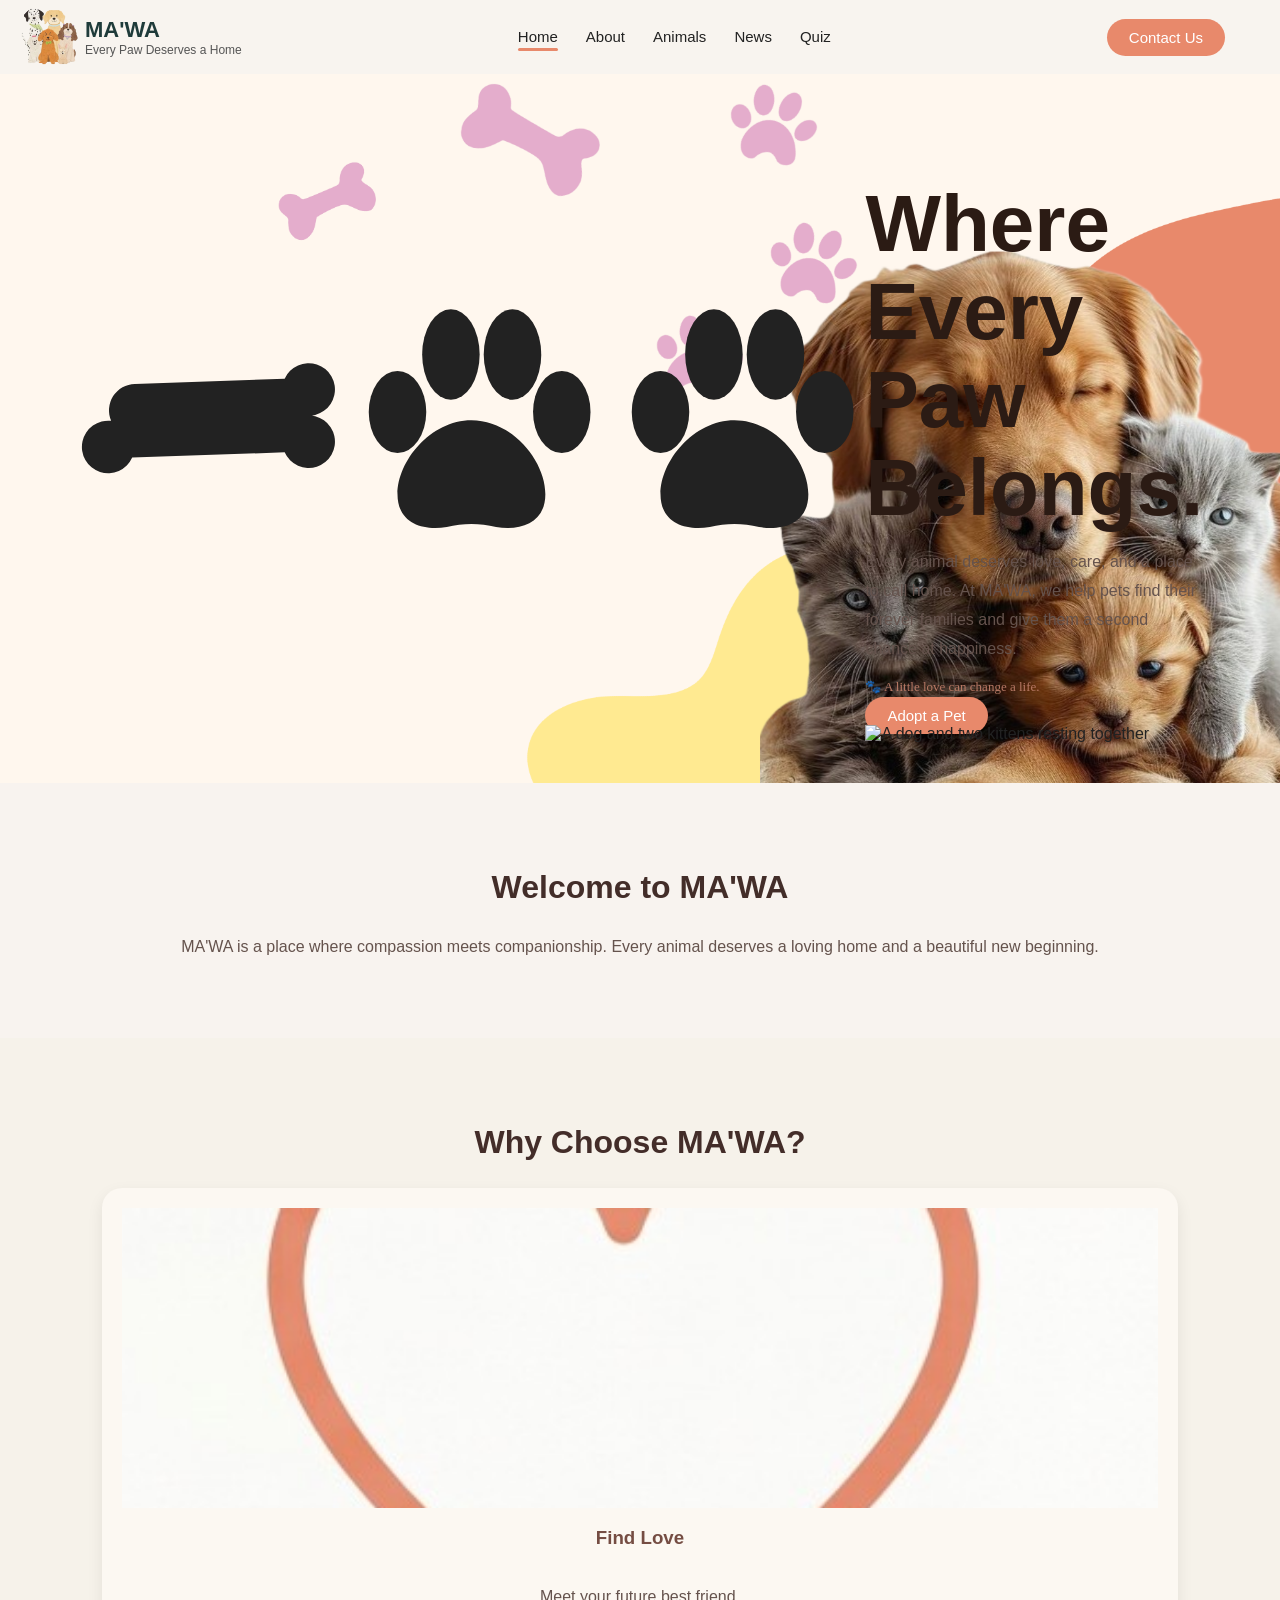
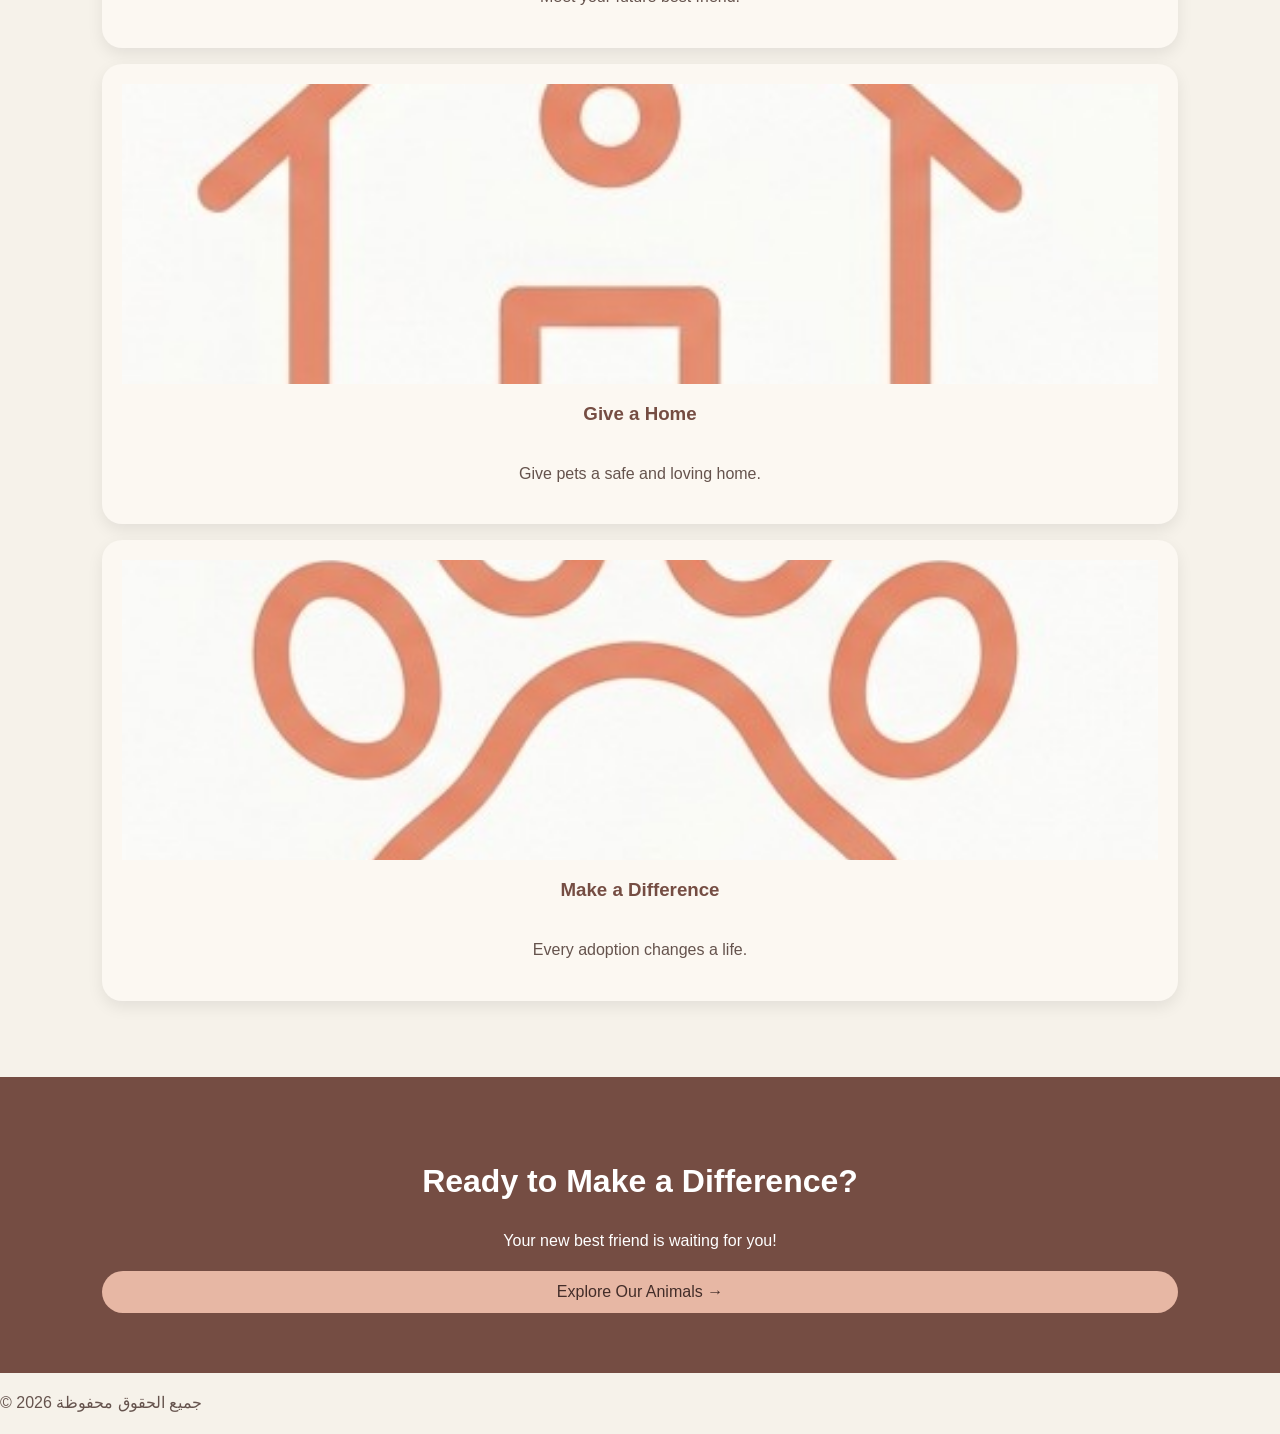
==== index.html @ efcca063 "Update index.html" ====
<!DOCTYPE html>
<html lang="en" dir="ltr">
<head>
    <meta charset="UTF-8">
    <meta name="viewport" content="width=device-width, initial-scale=1.0">
    <title>Home - MA'WA</title>
    <link rel="stylesheet" href="style.css">
</head>
<body class="home-page">

<header class="site-header" style="direction: ltr;">
    <div class="header-inner">

        <a href="index.html" class="brand">
            <img src="animals-image1.png" alt="MA'WA logo" class="logo-img">
            <div class="brand-text">
                <span class="brand-name">MA'WA</span>
                <span class="brand-tag">Every Paw Deserves a Home</span>
            </div>
        </a>

        <nav>
            <ul class="nav-links">
                <li><a href="index.html" class="active">Home</a></li>
                <li><a href="about.html">About</a></li>
                <li><a href="animals.html">Animals</a></li>
                <li><a href="news.html">News</a></li>
                <li><a href="quiz.html">Quiz</a></li>
            </ul>
        </nav>

        <a href="contact.html" class="header-btn">Contact Us</a>

    </div>
</header>

<!-- Hero -->
<section class="hero">
    <!-- زخارف الخلفية -->
    <svg class="deco deco-bone" viewBox="0 0 100 50" aria-hidden="true">
        <path d="M22 8a10 10 0 0 0-9 14 10 10 0 1 0 8 14l58-2a10 10 0 1 0 8-14 10 10 0 1 0-8-14z" fill="currentColor"/>
    </svg>
    <svg class="deco deco-paw deco-paw-1" viewBox="0 0 64 64" aria-hidden="true">
        <ellipse cx="14" cy="28" rx="7" ry="10" fill="currentColor"/>
        <ellipse cx="27" cy="14" rx="7" ry="11" fill="currentColor"/>
        <ellipse cx="42" cy="14" rx="7" ry="11" fill="currentColor"/>
        <ellipse cx="54" cy="28" rx="7" ry="10" fill="currentColor"/>
        <path d="M32 30c-10 0-18 10-18 18 0 7 6 9 12 8 4-1 8-1 12 0 6 1 12-1 12-8 0-8-8-18-18-18z" fill="currentColor"/>
    </svg>
    <svg class="deco deco-paw deco-paw-2" viewBox="0 0 64 64" aria-hidden="true">
        <ellipse cx="14" cy="28" rx="7" ry="10" fill="currentColor"/>
        <ellipse cx="27" cy="14" rx="7" ry="11" fill="currentColor"/>
        <ellipse cx="42" cy="14" rx="7" ry="11" fill="currentColor"/>
        <ellipse cx="54" cy="28" rx="7" ry="10" fill="currentColor"/>
        <path d="M32 30c-10 0-18 10-18 18 0 7 6 9 12 8 4-1 8-1 12 0 6 1 12-1 12-8 0-8-8-18-18-18z" fill="currentColor"/>
    </svg>

    <div class="hero-inner">
        <div class="hero-text">
            <h1>Where Every Paw Belongs.</h1>
            <p>Every animal deserves love, care, and a place to call home.
               At MA'WA, we help pets find their forever families and give
               them a second chance at happiness.</p>
            <p class="smal">🐾 A little love can change a life.</p>
            <a href="animals.html" class="header-btn">Adopt a Pet</a>
        </div>

        <div class="hero-visual">
            <!-- غيّري اسم الصورة هنا إلى اسم صورة الكلب والقطط عندك -->
            <img src="hero.png" alt="A dog and two kittens resting together" class="hero-img">
        </div>
    </div>
</section>

<!-- Welcome -->
<section class="welcome">
    <h2>Welcome to MA'WA</h2>
    <p>MA'WA is a place where compassion meets companionship. Every animal deserves a loving home and a beautiful new beginning.</p>
</section>

<!-- Features -->
<section class="features">
    <h2>Why Choose MA'WA?</h2>
    <div class="cards">
        <div class="card">
            <img src="ph.jpg" alt="Find Love">
            <h3>Find Love</h3>
            <p>Meet your future best friend.</p>
        </div>
        <div class="card">
            <img src="phh.jpg" alt="Give a Home">
            <h3>Give a Home</h3>
            <p>Give pets a safe and loving home.</p>
        </div>
        <div class="card">
            <img src="pp.jpg" alt="Make a Difference">
            <h3>Make a Difference</h3>
            <p>Every adoption changes a life.</p>
        </div>
    </div>
</section>

<!-- Final Section -->
<section class="cta">
    <h2>Ready to Make a Difference?</h2>
    <p>Your new best friend is waiting for you!</p>
    <a href="animals.html">Explore Our Animals →</a>
</section>

<footer>
    <p>&copy; 2026 جميع الحقوق محفوظة</p>
</footer>

</body>
</html>
---- style.css ----
* {
    box-sizing: border-box;
}

   .home-page {
    background-image: url("A-image3.png");
    background-size: cover;
    background-position: center;
    background-repeat: no-repeat;
    background-attachment: fixed;
}

/*بنات هنا تنسيق لون الصفحات كلها */
body {
    margin: 0;
    font-family: Tahoma, Arial, sans-serif;
    background: #f6f2ea;
    color: #222;
    min-height: 100vh;
    display: flex;
    flex-direction: column;
}

/* وهنا تنسيق الشريط العلوي لحد يغيره عشان يتوحد في كل الصفحات */
.site-header {
    background: #f8f4ef;
   padding: 12px 25px;
    box-shadow: 0 2px 8px rgba(0, 0, 0, 0.05);
}

.header-inner {
    max-width: 1200px;
    margin: 0;
    padding-top: 0;
    padding-bottom: 0;
    display: flex;
    align-items: center;
    justify-content: space-between;
    gap: 20px;
}

.brand {
    display: flex;
    align-items: center;
    gap: 10px;
    text-decoration: none;
    color: #1f3b3a;
}

.logo-img {
    width: 50px;
    height: 50px;
    object-fit: cover;
    transform: scale(1.3);
}

.brand-text {
    display: flex;
    flex-direction: column;
    line-height: 1.2;
}

.brand-name {
    font-size: 22px;
    font-weight: bold;
}

.brand-tag {
    font-size: 12px;
    color: #555;
}

.nav-links {
    display: flex;
    gap: 28px;
    list-style: none;
    margin: 0;
    padding: 0;
}

.nav-links a {
    text-decoration: none;
    color: #222;
    font-size: 15px;
     margin: 0;
    padding-bottom: 6px;
    position: relative;
}

/* الخط البرتقالي تحت الصفحة الحالية */
.nav-links a.active::after {
    content: "";
    position: absolute;
    bottom: 0;
    left: 0;
    right: 0;
    height: 3px;
    border-radius: 3px;
    background: #e8896b;
}

.nav-links a:hover {
    color: #e8896b;
}

.header-btn {
    background: #e8896b;
    color: #fff;
    text-decoration: none;
    padding: 10px 22px;
    border-radius: 25px;
    font-size: 15px;
    transition: 0.3s;
}

.header-btn:hover {
    background: #d6745a;
}

/* للجوال */
@media (max-width: 800px) {
    .header-inner {
        flex-direction: column;
    }
    .nav-links {
        flex-wrap: wrap;
        justify-content: center;
        gap: 15px;
    }
}
/* ===== المحتوى ===== */
main {
    flex: 1;
    max-width: 1000px;
    width: 100%;
    margin: 30px auto;
    padding: 0 20px;
}

main h1 {
    color: #5a3e1b;
}

.card {
    background: #fffaf0;
    border-radius: 8px;
    padding: 20px;
    margin-bottom: 16px;
    box-shadow: 0 2px 6px rgba(0, 0, 0, 0.1);
}

.grid {
    display: grid;
    grid-template-columns: repeat(auto-fit, minmax(220px, 1fr));
    gap: 16px;
}

/* ===== About page ===== */

.about-page main {
  direction: ltr;
  text-align: left;
  font-family: Verdana, Tahoma, sans-serif;
  color: #3b2a20;
}

.about-page main h1,
.about-page main h2,
.about-page main h3 {
  font-family: Georgia, 'Times New Roman', serif;
}

.about-page h1 {
  color: #9e4a4a;                      /* أحمر Heather */
}
.about-page .card a {
  color: #6f7d4e;                /* أخضر للروابط */
  font-weight: bold;
}

.about-page .card a:visited {
  color: #6f7d4e;                /* يخلي الرابط المزار أخضر بعد ما تزوره */
}

.about-page .card a:hover {
  color: #9e4a4a;                /* لون الرابط عند المرور بالماوس */
}

.intro {
  max-width: 700px;
  font-size: 1.1rem;
  line-height: 1.8;
}

.about-img {
  float: right;
  width: 170px;
  height: 260px;
  margin: 0 0 10px 20px;
  border-radius: 12px;
  border: 3px solid #6f7d4e;           /* إطار أخضر */
}

.about-page .card {
  background: #fffaf0;
  border-top: 5px solid #e08c3a;       /* خط برتقالي */
  padding: 20px;
  margin-bottom: 16px;
}

.about-page .card h2 {
  color: #9e4a4a;
}

.about-page .card {
  background: #fffaf0;            /* لون خلفية البطاقة */
  border-top: 5px solid #E8896F;  /* الإطار البرتقالي فوق البطاقة */
}
.hidden {
  display: none;
}
.about-page .card button {
  background: #E8896F;            /* لون زر Read more */
  color: #fff;                    /* لون نص الزر */
  border: none;
  padding: 8px 20px;
  border-radius: 20px;
  cursor: pointer;
  font-weight: bold;
}

.about-page .card button:hover {
  background: #9e4a4a;            /* لون الزر عند المرور بالماوس */
}

/* أسماء الفريق */
.team-list {
  list-style: none;
  margin: 0;
  padding: 0;
}

.team-list li {
  display: inline-block;
  margin: 4px;
  background: #dfa3a3;                 /* وردي Gum */
  color: #6b2f2f;
  padding: 8px 20px;
  border-radius: 20px;
  font-weight: bold;
}
.about-page .card .hidden {
  display: none !important;
}
/* ===== End About page ===== */
/* ===== Contact page ===== */

.contact-page {
    background: #f7e3b5;
}

.contact-page main {
    direction: ltr;
    text-align: left;
    font-family: Verdana, Tahoma, sans-serif;
    color: #3b2a20;
}

.contact-page main h1,
.contact-page main h2 {
    font-family: Georgia, 'Times New Roman', serif;
}

.contact-page h1 {
    color: #9e4a4a;
}

.contact-page .card {
    background: #fffaf0;
    border-top: 5px solid #e08c3a;
}

.contact-page .card h2 {
    color: #9e4a4a;
}

.contact-page .card label {
    display: block;
    margin-top: 12px;
    margin-bottom: 4px;
    font-weight: bold;
}

.contact-page .card input,
.contact-page .card select,
.contact-page .card textarea {
    display: block;
    width: 100%;
    padding: 10px;
    border: 1px solid #d9b98a;
    border-radius: 8px;
    font-family: inherit;
    font-size: 15px;
    background: #fff;
}

.contact-page .card input:focus,
.contact-page .card select:focus,
.contact-page .card textarea:focus {
    outline: none;
    border-color: #e08c3a;
    box-shadow: 0 0 0 3px rgba(224, 140, 58, 0.25);
}

.contact-page .card button {
    margin-top: 16px;
    margin-right: 8px;
    padding: 8px 22px;
    border: 2px solid #e08c3a;
    border-radius: 20px;
    font-family: inherit;
    font-size: 15px;
    font-weight: 600;
    cursor: pointer;
}

.contact-page .card button[type="submit"] {
    background: #e08c3a;
    color: #fff;
}

.contact-page .card button[type="reset"] {
    background: transparent;
    color: #e08c3a;
}

.contact-page .card button:hover {
    background: #9e4a4a;
    border-color: #9e4a4a;
    color: #fff;
}

.contact-page .card span {
    display: block;
    font-size: 13px;
    margin-top: 4px;
}

.contact-page footer {
    text-align: center;
    padding: 16px;
    color: #3b2a20;
}
/*ذا خاص في هوم */
.hero {
    background-image: url("A-imag4.png");
    background-size: cover;
    background-position: center;
    background-repeat: no-repeat;

   width: 100%;
    min-height: 600px;
    display: flex;
    align-items: center;
    justify-content: flex-end;   
    padding: 40px 6%;
}

.hero-text {
    max-width: 560px;
    text-align: left;           
}

.hero-text h1 {
    font-family: "Poppins", sans-serif;
    font-weight: 700;
    font-size: clamp(2.4rem, 7vw, 5rem);
    line-height: 1.1;
    color: #2B1B14;
    margin-bottom: 16px;
    direction: ltr;
    text-align: left;  
    
}
.smal{
   color:#B77965;
    font-family: "Poppins";
    font-weight: 500;
    font-size: 13px;
    line-height: 1.1;
    text-align: left; 
}
.welcome, .features, .cta {
    padding: 60px 8%;
    text-align: center;
    font-family: 'Poppins', sans-serif;
}

.welcome, .card {
    background: #F8F3EF;
}

h2 { color: #432D29; font-size: 32px; }
p { color: #65534D; line-height: 1.8; }

/* 1. تنسيق العنوان الرئيسي في المنتصف */
.animals-title {
    text-align: center;
    font-size: 2.5rem;
    font-weight: bold;
    color: #5c3a21;
    margin-bottom: 10px;
}

/* 2. تنسيق جملة الوصف لتكون في المنتصف وتحت العنوان */
.animals-subtitle {
    text-align: center;
    font-size: 1.1rem;
    color: #8c6d53;
    margin: 0 0 35px 0;
}

/* 3. حاوية البطاقات موزعة لتعرض صورتين بجانب بعضهما بشكل عريض ومريح */
.container {
    display: grid;
    grid-template-columns: repeat(2, 1fr); /* صورتين في كل صف */
    gap: 40px;                             /* مسافة واسعة وجميلة بين المربعات */
    width: 100%;                           /* عرض كامل */
    max-width: 1200px;                     /* حد أقصى مريح للعين */
    margin: 0 auto;                        /* توسيط الحاوية في منتصف الشاشة */
    padding: 0 30px;
    box-sizing: border-box;
}

/* 4. تنسيق البطاقة */
.card {
    background-color: #fcf8f2;
    border-radius: 20px;
    overflow: hidden;
    text-decoration: none;
    box-shadow: 0 6px 16px rgba(0, 0, 0, 0.08);
    display: flex;
    flex-direction: column;
    transition: background-color 0.3s ease;
}

/* 5. تخصيص لون كل بطاقة حسب الحيوان عند تمرير الماوس باستخدام الـ href القديم */

/* العصفور -> أزرق فاتح */
.card[href="bird-info.html"]:hover {
    background-color: #e3f2fd;
}

/* الكلب -> بني فاتح */
.card[href="dog-info.html"]:hover {
    background-color: #efebe9;
}

/* القطة -> بيج دافئ */
.card[href="cat-info.html"]:hover {
    background-color: #f5f0eb;
}

/* البطة -> أصفر فاتح */
.card[href="duck-info.html"]:hover {
    background-color: #fffde7;
}

/* 6. تنسيق الصورة داخل البطاقة */
.card img {
    width: 100%;
    height: 300px;                         /* طول متناسق وجميل */
    object-fit: cover;                     /* تغطية كاملة ومثالية دون أي تشويه */
    display: block;
}

/* 7. تنسيق اسم الحيوان داخل الكارد */
.card h2 {
    text-align: center;
    font-size: 1.6rem;
    color: #5c3a21;
    padding: 20px 0;
    margin: 0;
}
.card h3 { color: #754D43; }

.cta {
    background: #754D43;
}

.cta h2, .cta p { color: white; }

.cta a {
    display: block;
    background: #E7B7A4;
    color: #432D29;
    padding: 12px 25px;
    border-radius: 25px;
    text-decoration: none;
}

.card:hover {
    transform: translateY(-5px);
    transition: 0.3s;
}

@media (max-width: 700px) {
    .cards { grid-template-columns: 1fr; }
    h2 { font-size: 26px; }
}
/*االى هنا*/

/* ===== Quiz page (all rules scoped to .quiz-page) ===== */

.quiz-page main {
    direction: ltr;
    text-align: left;
    font-family: Verdana, Tahoma, sans-serif;
    color: #3b2a20;
}

.quiz-page main h1 {
    font-family: Georgia, 'Times New Roman', serif;
    color: #9e4a4a;
}

/* cancel the animals-page card effects on the quiz card */
.quiz-page .card {
    display: block;
    overflow: visible;
    background: #fffaf0;
    border-top: 5px solid #e08c3a;
    border-radius: 12px;
    padding: 24px;
}

.quiz-page .card:hover {
    transform: none;
}

.quiz-intro {
    margin-bottom: 20px;
    line-height: 1.7;
}

.progress {
    width: 100%;
    height: 12px;
    background: #eadfd2;
    border-radius: 10px;
    overflow: hidden;
}

#progress-bar {
    width: 0;
    height: 100%;
    background: #e8896b;
    border-radius: 10px;
    transition: width 0.4s ease;
}

.progress-text {
    margin: 8px 0 20px;
    font-size: 14px;
}

.question {
    border: 1px solid #d9b98a;
    border-radius: 12px;
    padding: 16px 20px;
    margin-bottom: 18px;
    background: #fff;
}

.question legend {
    font-weight: bold;
    padding: 0 8px;
    color: #9e4a4a;
}

.question label {
    display: block;
    padding: 8px 10px;
    margin-top: 6px;
    border-radius: 8px;
    cursor: pointer;
    transition: background 0.2s;
}

.question label:hover {
    background: #f7e3b5;
}

.question input[type="radio"] {
    margin-right: 10px;
    accent-color: #e8896b;
}

.quiz-buttons {
    display: flex;
    gap: 12px;
    flex-wrap: wrap;
    margin-top: 10px;
}

.quiz-btn {
    display: inline-block;
    background: #e8896b;
    color: #fff;
    border: none;
    padding: 12px 26px;
    border-radius: 25px;
    font-size: 15px;
    font-family: inherit;
    cursor: pointer;
    text-decoration: none;
    transition: 0.3s;
}

.quiz-btn:hover {
    background: #d6745a;
}

.quiz-btn-secondary {
    background: #9e4a4a;
}

.quiz-btn-secondary:hover {
    background: #7d3a3a;
}

/* Result popup */
.result-overlay {
    display: none;
    position: fixed;
    inset: 0;
    background: rgba(0, 0, 0, 0.55);
    align-items: center;
    justify-content: center;
    z-index: 1000;
    padding: 20px;
}

.result-box {
    background: #fffaf0;
    max-width: 480px;
    width: 100%;
    padding: 30px;
    border-radius: 20px;
    text-align: center;
    box-shadow: 0 10px 40px rgba(0, 0, 0, 0.3);
}

.result-box h2 {
    margin-bottom: 10px;
    color: #9e4a4a;
    font-size: 26px;
}

.result-score {
    font-size: 20px;
    font-weight: bold;
    margin-bottom: 12px;
}

.result-animal {
    margin-top: 12px;
    font-style: italic;
}

.result-buttons {
    display: flex;
    gap: 10px;
    justify-content: center;
    flex-wrap: wrap;
    margin-top: 22px;
}
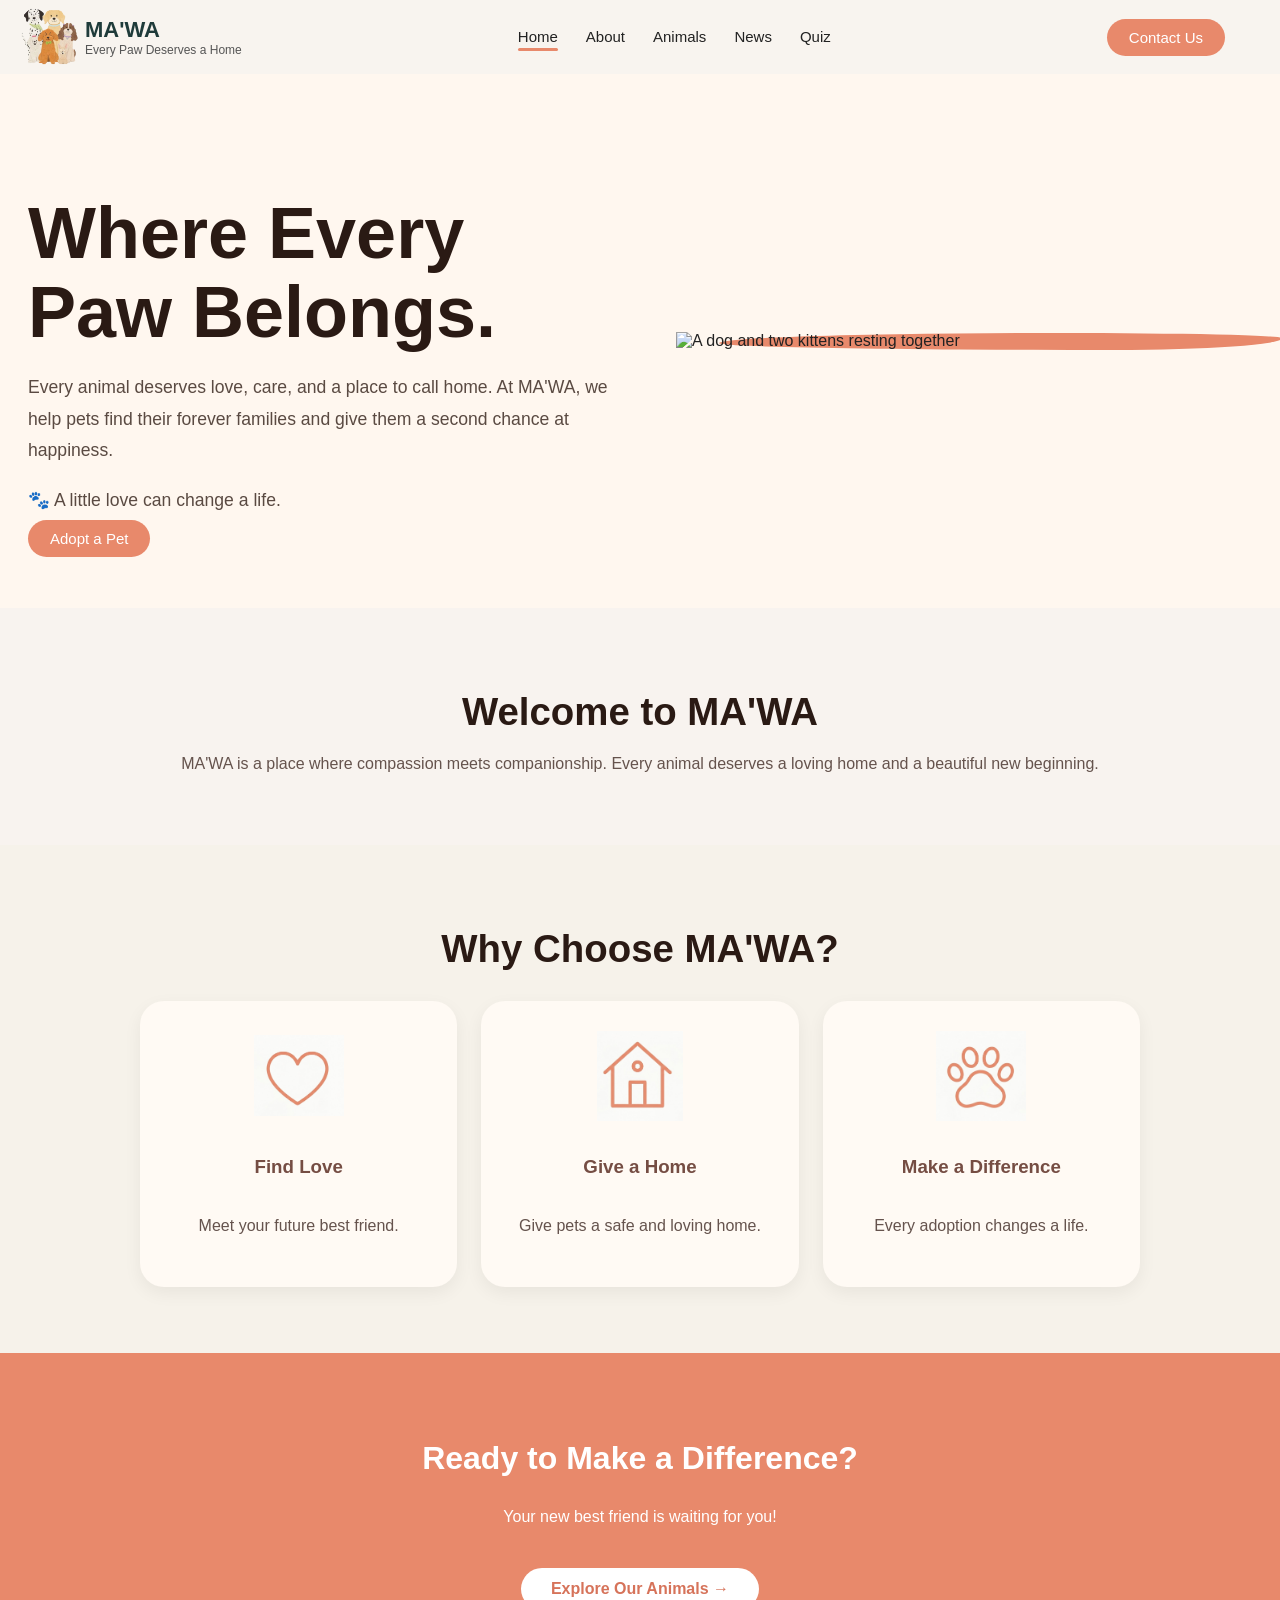
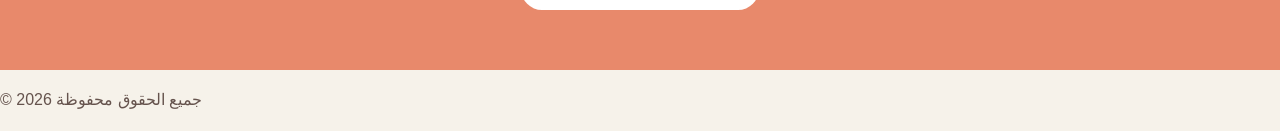
==== commit 9c91cfd7: "Update index.html" ====
--- a/index.html
+++ b/index.html
@@ -36,24 +36,6 @@
 
 <!-- Hero -->
 <section class="hero">
-    <!-- زخارف الخلفية -->
-    <svg class="deco deco-bone" viewBox="0 0 100 50" aria-hidden="true">
-        <path d="M22 8a10 10 0 0 0-9 14 10 10 0 1 0 8 14l58-2a10 10 0 1 0 8-14 10 10 0 1 0-8-14z" fill="currentColor"/>
-    </svg>
-    <svg class="deco deco-paw deco-paw-1" viewBox="0 0 64 64" aria-hidden="true">
-        <ellipse cx="14" cy="28" rx="7" ry="10" fill="currentColor"/>
-        <ellipse cx="27" cy="14" rx="7" ry="11" fill="currentColor"/>
-        <ellipse cx="42" cy="14" rx="7" ry="11" fill="currentColor"/>
-        <ellipse cx="54" cy="28" rx="7" ry="10" fill="currentColor"/>
-        <path d="M32 30c-10 0-18 10-18 18 0 7 6 9 12 8 4-1 8-1 12 0 6 1 12-1 12-8 0-8-8-18-18-18z" fill="currentColor"/>
-    </svg>
-    <svg class="deco deco-paw deco-paw-2" viewBox="0 0 64 64" aria-hidden="true">
-        <ellipse cx="14" cy="28" rx="7" ry="10" fill="currentColor"/>
-        <ellipse cx="27" cy="14" rx="7" ry="11" fill="currentColor"/>
-        <ellipse cx="42" cy="14" rx="7" ry="11" fill="currentColor"/>
-        <ellipse cx="54" cy="28" rx="7" ry="10" fill="currentColor"/>
-        <path d="M32 30c-10 0-18 10-18 18 0 7 6 9 12 8 4-1 8-1 12 0 6 1 12-1 12-8 0-8-8-18-18-18z" fill="currentColor"/>
-    </svg>
 
     <div class="hero-inner">
         <div class="hero-text">
--- a/style.css
+++ b/style.css
@@ -352,44 +352,35 @@
     color: #3b2a20;
 }
 /*ذا خاص في هوم */
-.hero {
-    background-image: url("A-imag4.png");
-    background-size: cover;
-    background-position: center;
-    background-repeat: no-repeat;
-
-   width: 100%;
-    min-height: 600px;
-    display: flex;
-    align-items: center;
-    justify-content: flex-end;   
-    padding: 40px 6%;
-}
-
-.hero-text {
-    max-width: 560px;
-    text-align: left;           
-}
-
-.hero-text h1 {
-    font-family: "Poppins", sans-serif;
-    font-weight: 700;
-    font-size: clamp(2.4rem, 7vw, 5rem);
-    line-height: 1.1;
-    color: #2B1B14;
-    margin-bottom: 16px;
-    direction: ltr;
-    text-align: left;  
-    
-}
-.smal{
-   color:#B77965;
-    font-family: "Poppins";
-    font-weight: 500;
-    font-size: 13px;
-    line-height: 1.1;
-    text-align: left; 
-}
+/* ===== صفحة Home فقط (بدون الشريط العلوي) ===== */
+
+/* الهيرو */
+.home-page .hero { background: #fff7ef; overflow: hidden; }
+.home-page .hero-inner { max-width: 1300px; margin: 0 auto; padding: 60px 28px; display: grid; grid-template-columns: 1fr 1fr; align-items: center; gap: 40px; }
+.home-page .hero-text h1 { font-size: clamp(2.4rem, 6vw, 4.5rem); line-height: 1.1; color: #2a1a14; margin-bottom: 20px; }
+.home-page .hero-text p { font-size: 1.1rem; margin-bottom: 14px; color: #5a4a42; }
+.home-page .hero-visual { position: relative; display: flex; justify-content: center; }
+.home-page .hero-visual::before { content: ""; position: absolute; inset: 5% -5% 0 10%; background: #e8896b; border-radius: 60% 40% 30% 70% / 60% 30% 70% 40%; }
+.home-page .hero-img { position: relative; width: 100%; max-width: 560px; height: auto; }
+
+/* Welcome + Features */
+.home-page .welcome, .home-page .features { text-align: center; padding: 50px 24px; }
+.home-page .welcome h2, .home-page .features h2 { font-size: clamp(1.8rem, 4vw, 2.4rem); color: #2a1a14; margin-bottom: 16px; }
+.home-page .cards { max-width: 1000px; margin: 30px auto 0; display: grid; grid-template-columns: repeat(auto-fit, minmax(240px, 1fr)); gap: 24px; }
+.home-page .card { background: #fffaf4; border-radius: 24px; padding: 30px 20px; box-shadow: 0 6px 18px rgba(0,0,0,.06); }
+.home-page .card img { width: 90px; height: 90px; object-fit: contain; margin: 0 auto 16px; }
+
+/* CTA */
+.home-page .cta { text-align: center; padding: 60px 24px; background: #e8896b; color: #fff; }
+.home-page .cta a { display: inline-block; margin-top: 20px; background: #fff; color: #d6735a; padding: 12px 30px; border-radius: 999px; font-weight: bold; text-decoration: none; }
+
+/* الجوال والتابلت */
+@media (max-width: 800px) {
+  .home-page .hero-inner { grid-template-columns: 1fr; text-align: center; padding: 40px 20px; }
+  .home-page .hero-img { max-width: 340px; }
+  .home-page .card img { width: 76px; height: 76px; }
+}
+/*االى هنا*/
 .welcome, .features, .cta {
     padding: 60px 8%;
     text-align: center;
@@ -402,6 +393,7 @@
 
 h2 { color: #432D29; font-size: 32px; }
 p { color: #65534D; line-height: 1.8; }
+
 
 /* 1. تنسيق العنوان الرئيسي في المنتصف */
 .animals-title {
@@ -508,7 +500,7 @@
     .cards { grid-template-columns: 1fr; }
     h2 { font-size: 26px; }
 }
-/*االى هنا*/
+
 
 /* ===== Quiz page (all rules scoped to .quiz-page) ===== */
 
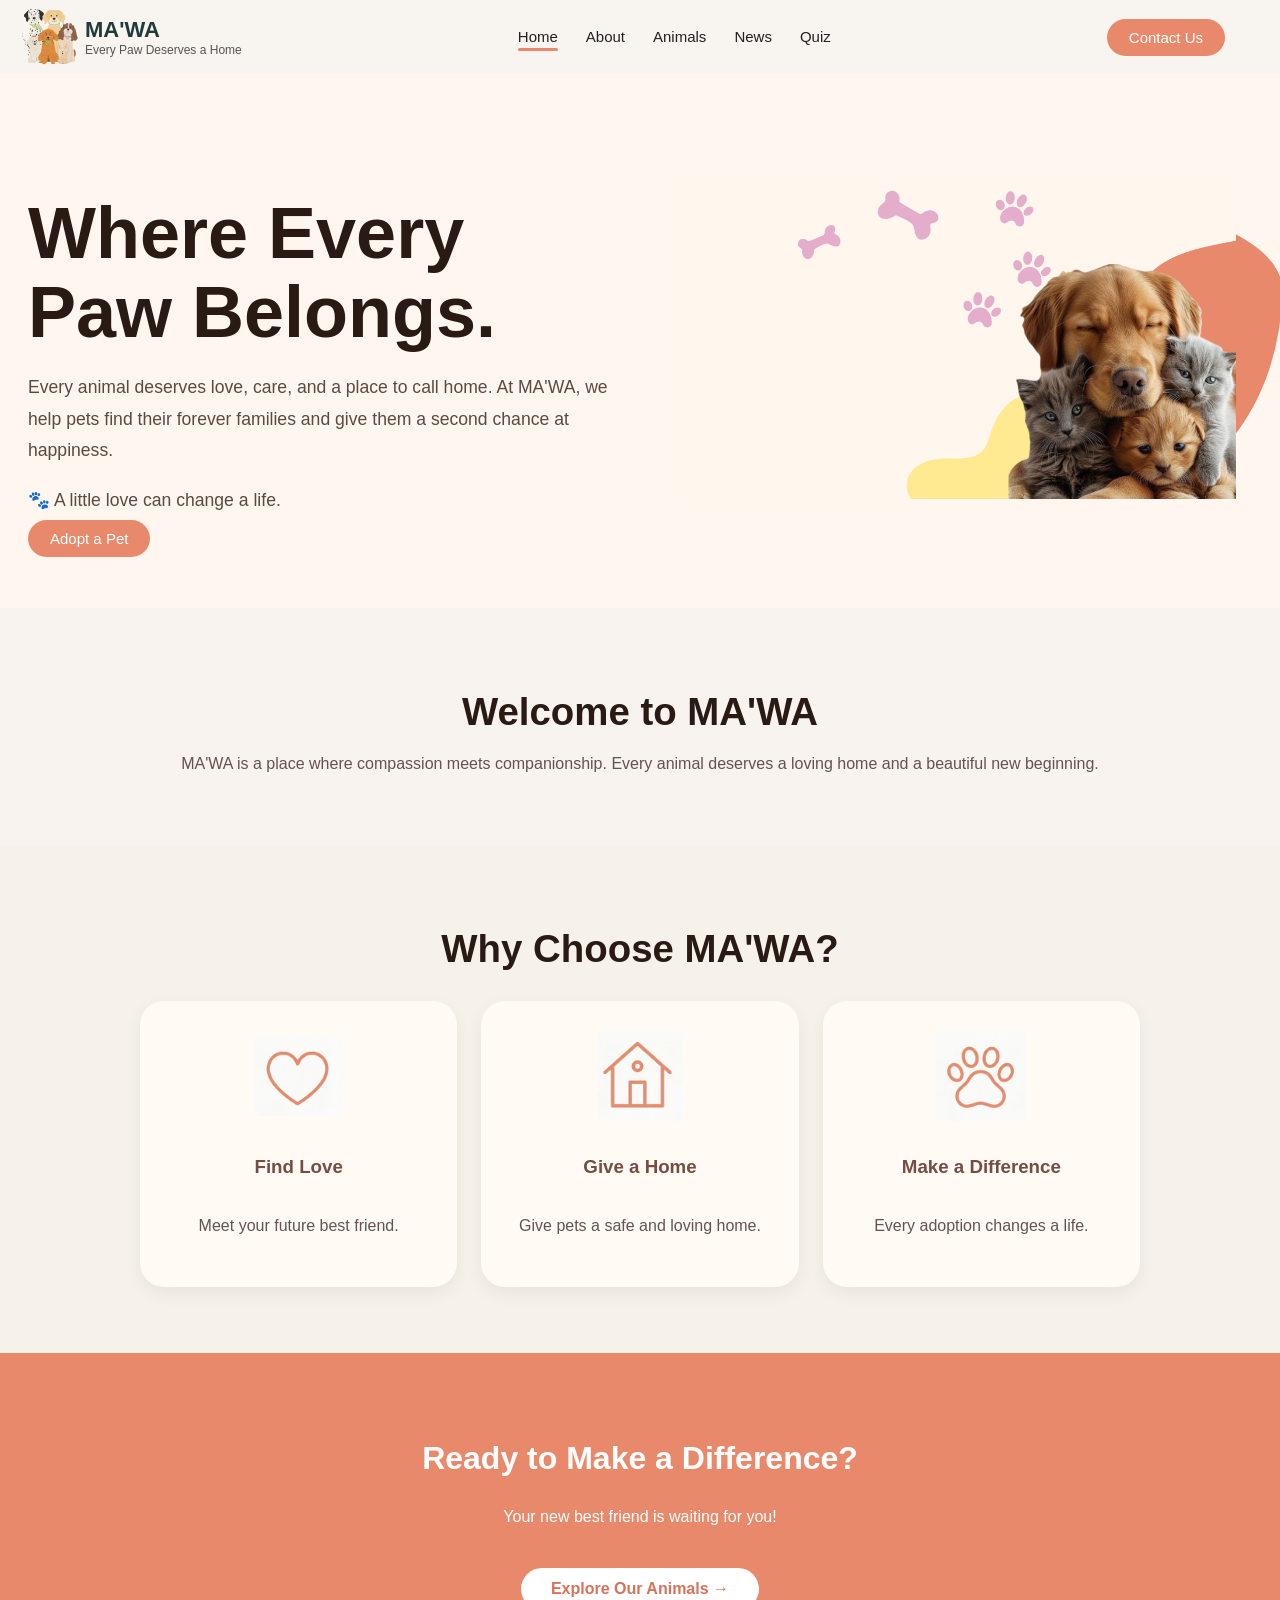
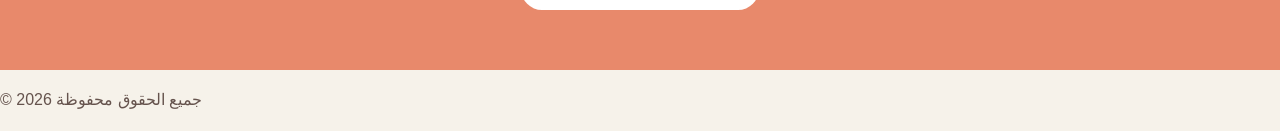
==== commit 1c22e9f6: "Update index.html" ====
--- a/index.html
+++ b/index.html
@@ -49,7 +49,7 @@
 
         <div class="hero-visual">
             <!-- غيّري اسم الصورة هنا إلى اسم صورة الكلب والقطط عندك -->
-            <img src="hero.png" alt="A dog and two kittens resting together" class="hero-img">
+            <img src="A-imag4.png" alt="A dog and two kittens resting together" class="hero-img">
         </div>
     </div>
 </section>
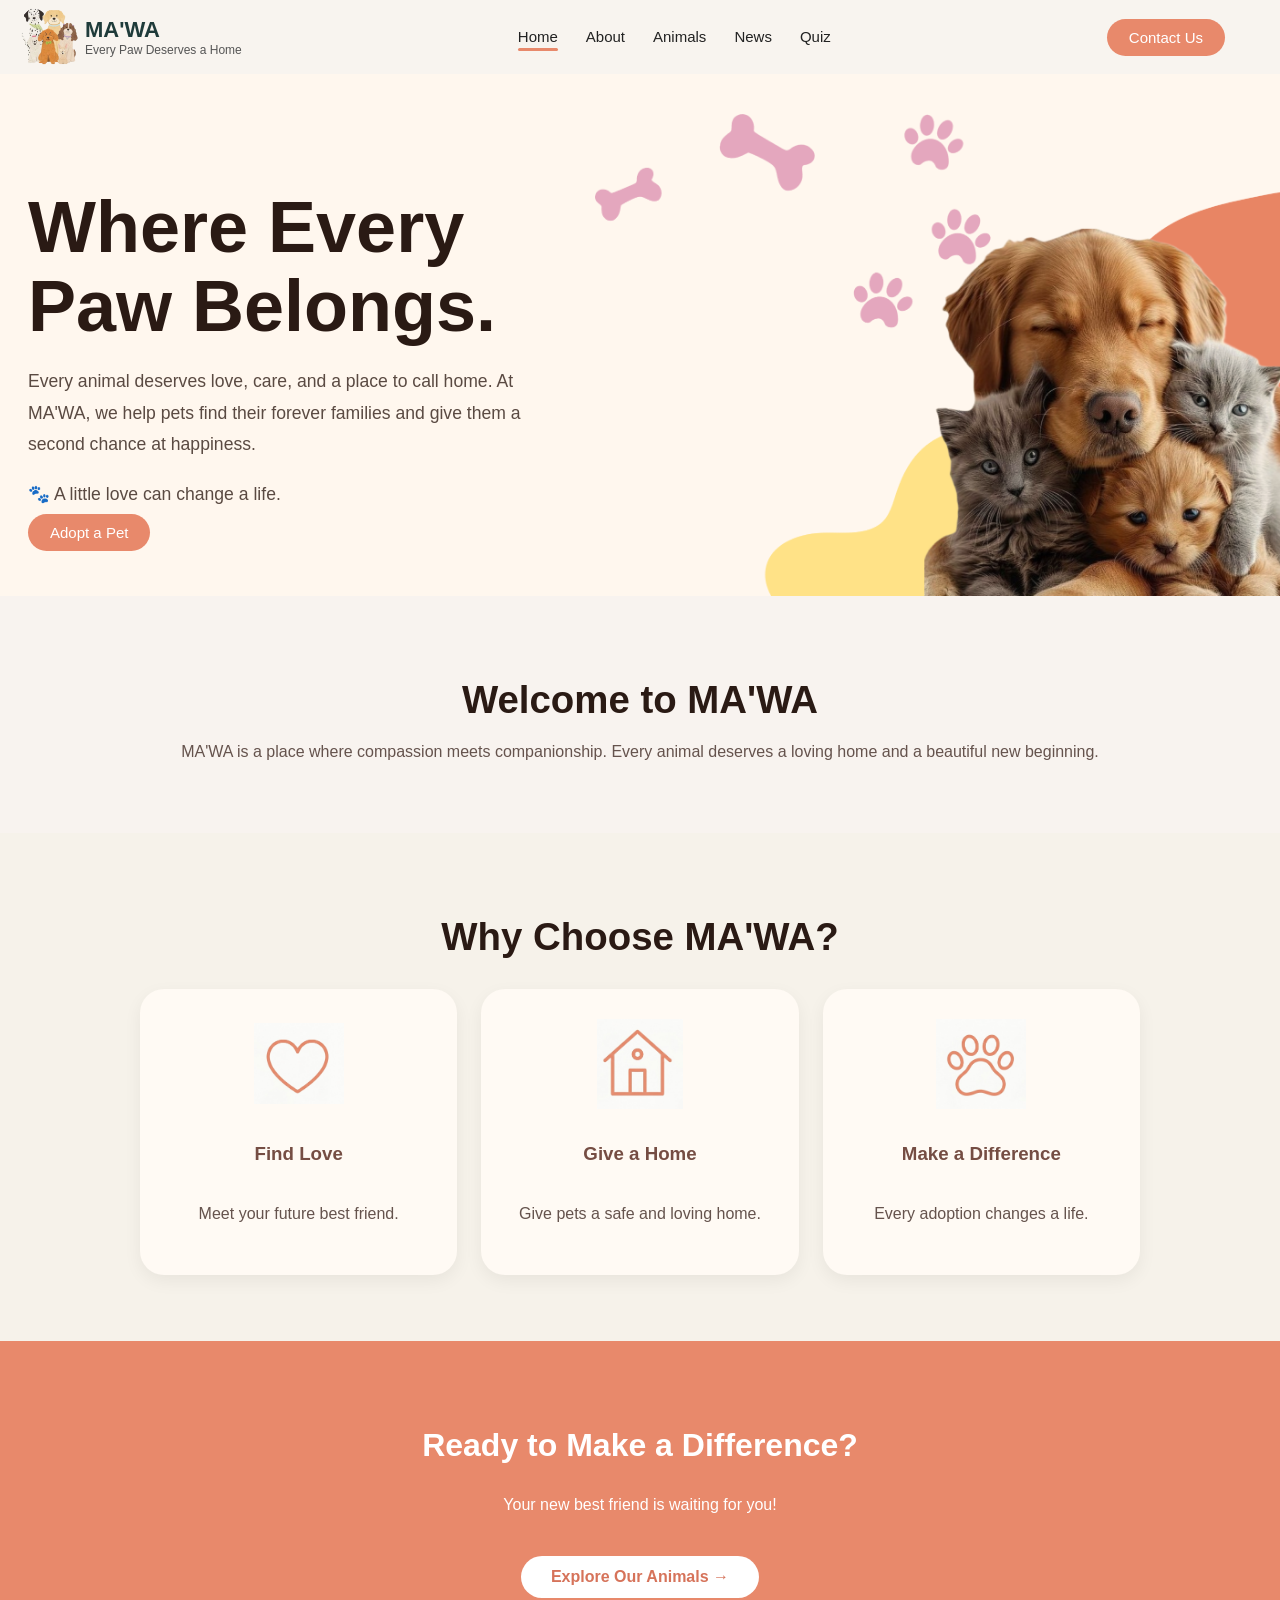
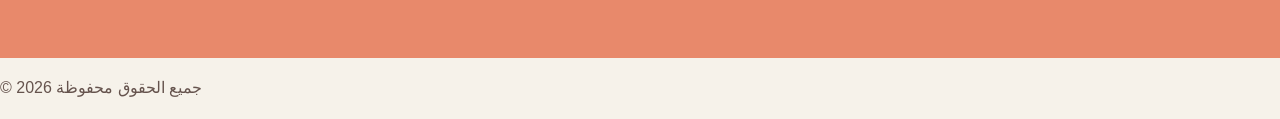
==== commit 38b2a2fa: "Update index.html" ====
--- a/index.html
+++ b/index.html
@@ -48,8 +48,8 @@
         </div>
 
         <div class="hero-visual">
-            <!-- غيّري اسم الصورة هنا إلى اسم صورة الكلب والقطط عندك -->
-            <img src="A-imag4.png" alt="A dog and two kittens resting together" class="hero-img">
+            
+            <img src="hero.png" alt="A dog and two kittens resting together" class="hero-img">
         </div>
     </div>
 </section>
--- a/style.css
+++ b/style.css
@@ -351,17 +351,20 @@
     padding: 16px;
     color: #3b2a20;
 }
-/*ذا خاص في هوم */
-/* ===== صفحة Home فقط (بدون الشريط العلوي) ===== */
+/*ذا خاص في هوم----------------------------------------------------------------------- */
+
 
 /* الهيرو */
-.home-page .hero { background: #fff7ef; overflow: hidden; }
-.home-page .hero-inner { max-width: 1300px; margin: 0 auto; padding: 60px 28px; display: grid; grid-template-columns: 1fr 1fr; align-items: center; gap: 40px; }
+.home-page .hero { background: #fff7ee; overflow: hidden; }
+
 .home-page .hero-text h1 { font-size: clamp(2.4rem, 6vw, 4.5rem); line-height: 1.1; color: #2a1a14; margin-bottom: 20px; }
 .home-page .hero-text p { font-size: 1.1rem; margin-bottom: 14px; color: #5a4a42; }
-.home-page .hero-visual { position: relative; display: flex; justify-content: center; }
-.home-page .hero-visual::before { content: ""; position: absolute; inset: 5% -5% 0 10%; background: #e8896b; border-radius: 60% 40% 30% 70% / 60% 30% 70% 40%; }
-.home-page .hero-img { position: relative; width: 100%; max-width: 560px; height: auto; }
+
+
+.home-page .hero-inner { max-width: 1400px; margin: 0 auto; padding: 40px 0 0 28px; display: grid; grid-template-columns: 1fr 1.3fr; gap: 40px; }
+.home-page .hero-text { align-self: center; padding-bottom: 40px; }
+.home-page .hero-visual { align-self: end; display: flex; justify-content: flex-end; }
+.home-page .hero-img { display: block; width: 100%; max-width: 800px; height: auto; mix-blend-mode: multiply; }
 
 /* Welcome + Features */
 .home-page .welcome, .home-page .features { text-align: center; padding: 50px 24px; }
@@ -376,11 +379,13 @@
 
 /* الجوال والتابلت */
 @media (max-width: 800px) {
-  .home-page .hero-inner { grid-template-columns: 1fr; text-align: center; padding: 40px 20px; }
-  .home-page .hero-img { max-width: 340px; }
+  
+  .home-page .hero-img { max-width: 420px; }
   .home-page .card img { width: 76px; height: 76px; }
-}
-/*االى هنا*/
+ .home-page .hero-inner { grid-template-columns: 1fr; text-align: center; padding: 40px 20px 0; }
+.home-page .hero-visual { justify-content: center; }
+}
+/*االى هنا--------------------------------------------------------------------------------------------------------------------------*/
 .welcome, .features, .cta {
     padding: 60px 8%;
     text-align: center;
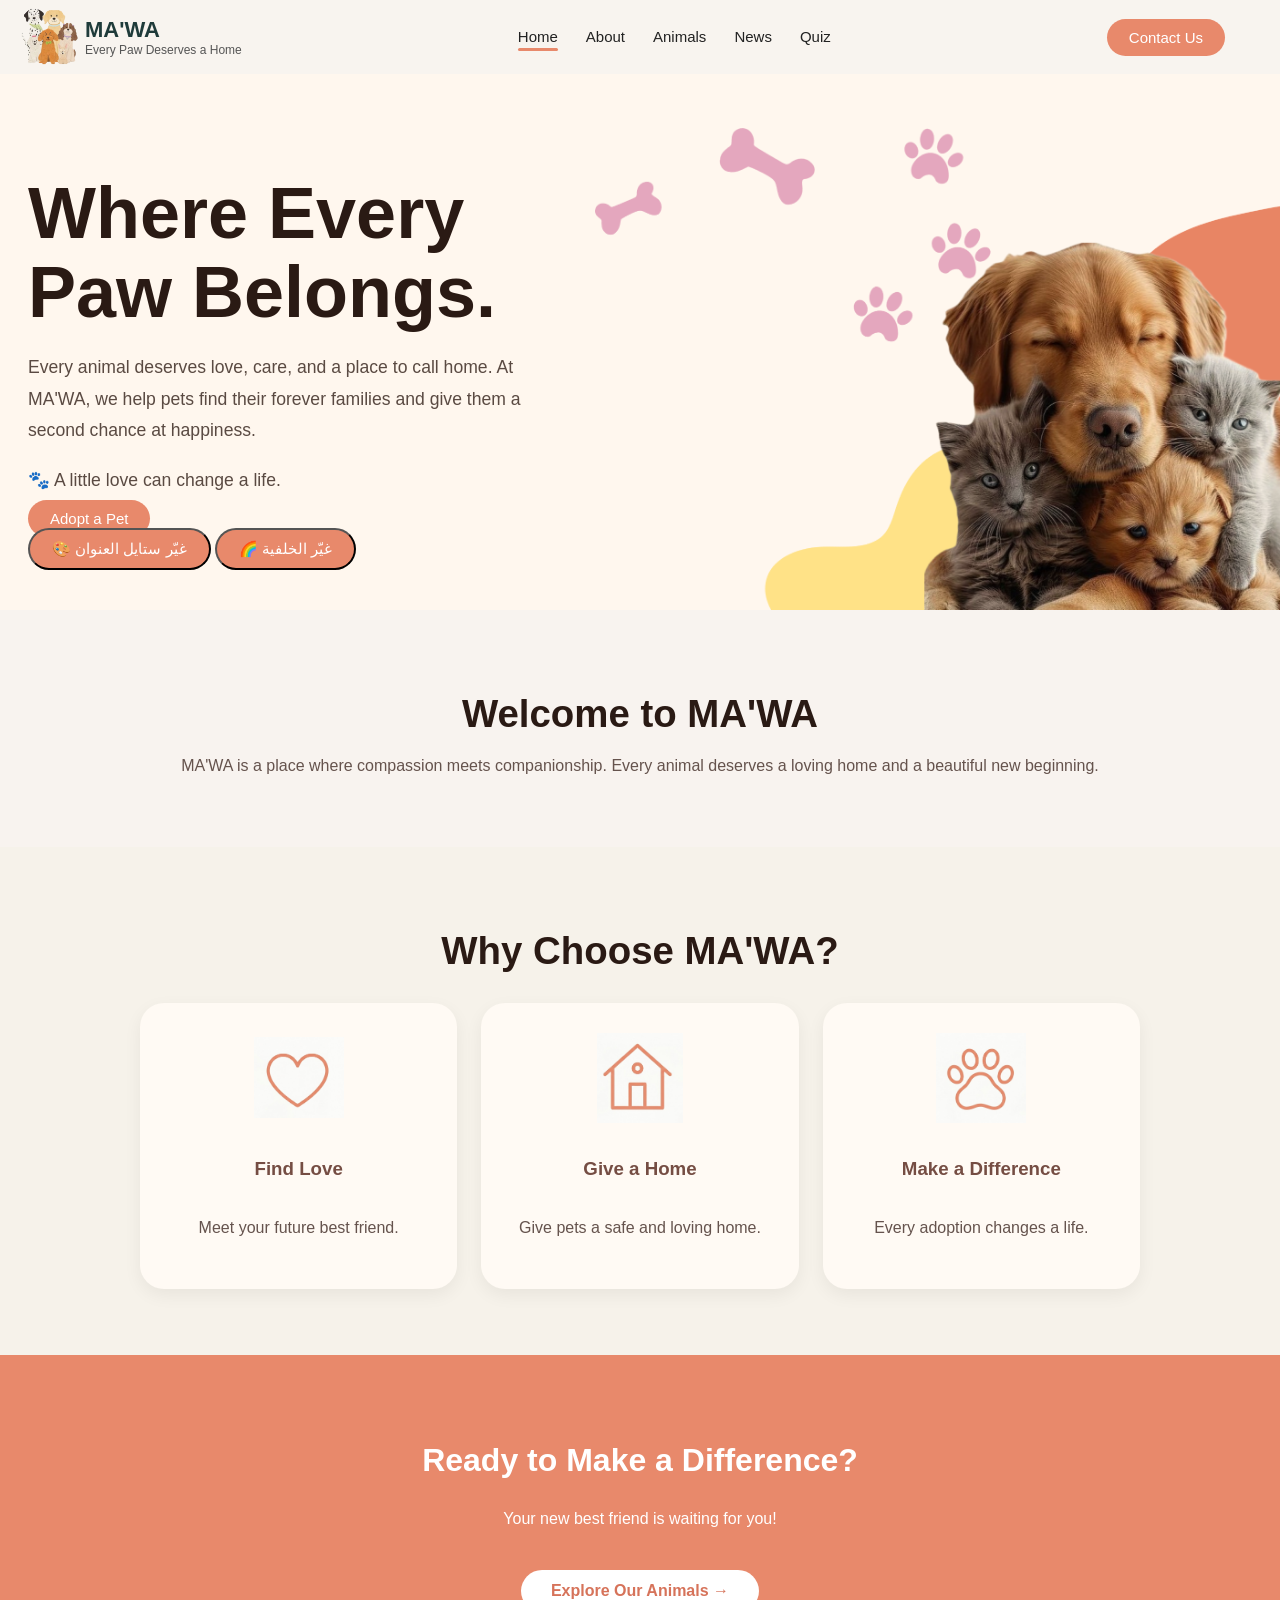
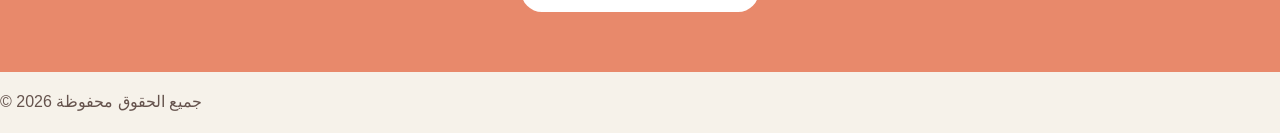
==== commit e3005924: "Update index.html" ====
--- a/index.html
+++ b/index.html
@@ -45,6 +45,10 @@
                them a second chance at happiness.</p>
             <p class="smal">🐾 A little love can change a life.</p>
             <a href="animals.html" class="header-btn">Adopt a Pet</a>
+            <div class="color-controls">
+    <button id="changeTextBtn" class="header-btn" type="button">🎨 غيّر ستايل العنوان</button>
+    <button id="changeBgBtn" class="header-btn" type="button">🌈 غيّر الخلفية</button>
+</div>
         </div>
 
         <div class="hero-visual">
@@ -93,5 +97,35 @@
     <p>&copy; 2026 جميع الحقوق محفوظة</p>
 </footer>
 
+    <script>
+    // العناصر
+    const title = document.querySelector('.hero-text h1');
+    const textBtn = document.getElementById('changeTextBtn');
+    const bgBtn = document.getElementById('changeBgBtn');
+
+    // ألوان العنوان
+    const textColors = ['#e67e22', '#e74c3c', '#8e44ad', '#16a085', '#2c3e50'];
+    // ألوان الخلفية
+    const bgColors = ['#fff8f0', '#eaf6ff', '#f3ffe9', '#fdeef4', '#f5f0ff'];
+
+    let textIndex = 0;
+    let bgIndex = 0;
+
+    // تغيير لون وستايل العنوان
+    textBtn.addEventListener('click', function () {
+        textIndex = (textIndex + 1) % textColors.length;
+        title.style.color = textColors[textIndex];
+        title.style.fontStyle = textIndex % 2 === 0 ? 'normal' : 'italic';
+        title.style.textShadow = '2px 2px 6px rgba(0,0,0,0.2)';
+        title.style.transition = 'all 0.4s ease';
+    });
+
+    // تغيير لون الخلفية
+    bgBtn.addEventListener('click', function () {
+        bgIndex = (bgIndex + 1) % bgColors.length;
+        document.body.style.backgroundColor = bgColors[bgIndex];
+        document.body.style.transition = 'background-color 0.5s ease';
+    });
+</script>
 </body>
 </html>
--- a/style.css
+++ b/style.css
@@ -193,12 +193,13 @@
 }
 
 .about-img {
-  float: right;
-  width: 170px;
+  display: block;
+  width: 100%;
+  max-width: 700px;
   height: 260px;
-  margin: 0 0 10px 20px;
+  margin: 0 auto 25px auto;
   border-radius: 12px;
-  border: 3px solid #6f7d4e;           /* إطار أخضر */
+  border: 3px solid #6f7d4e;
 }
 
 .about-page .card {
@@ -256,7 +257,7 @@
 /* ===== Contact page ===== */
 
 .contact-page {
-    background: #f7e3b5;
+    background: #f6f2ea;
 }
 
 .contact-page main {
@@ -351,6 +352,24 @@
     padding: 16px;
     color: #3b2a20;
 }
+
+.contact-page table {
+    width: 100%;
+    border-collapse: collapse;
+    margin-top: 10px;
+}
+
+.contact-page th,
+.contact-page td {
+    border: 1px solid #e0a96d;
+    padding: 12px 15px;
+    text-align: left;
+}
+
+.contact-page th {
+    background-color: #fdf0dc;
+    width: 30%;
+}
 /*ذا خاص في هوم----------------------------------------------------------------------- */
 
 
@@ -359,10 +378,11 @@
 
 .home-page .hero-text h1 { font-size: clamp(2.4rem, 6vw, 4.5rem); line-height: 1.1; color: #2a1a14; margin-bottom: 20px; }
 .home-page .hero-text p { font-size: 1.1rem; margin-bottom: 14px; color: #5a4a42; }
-
-
-.home-page .hero-inner { max-width: 1400px; margin: 0 auto; padding: 40px 0 0 28px; display: grid; grid-template-columns: 1fr 1.3fr; gap: 40px; }
+.home-page .hero-inner { padding: 40px 0 0 max(28px, calc((100vw - 1400px) / 2)); display: grid; grid-template-columns: 1fr 1.3fr; gap: 40px; }
+
+
 .home-page .hero-text { align-self: center; padding-bottom: 40px; }
+
 .home-page .hero-visual { align-self: end; display: flex; justify-content: flex-end; }
 .home-page .hero-img { display: block; width: 100%; max-width: 800px; height: auto; mix-blend-mode: multiply; }
 
@@ -386,6 +406,9 @@
 .home-page .hero-visual { justify-content: center; }
 }
 /*االى هنا--------------------------------------------------------------------------------------------------------------------------*/
+/* ==========================================
+   Global Base Styles & Typography (التنسيقات العامة والخطوط)
+   ========================================== */
 .welcome, .features, .cta {
     padding: 60px 8%;
     text-align: center;
@@ -399,6 +422,8 @@
 h2 { color: #432D29; font-size: 32px; }
 p { color: #65534D; line-height: 1.8; }
 
+/*--------------------------------------------
+start Animal style*/
 
 /* 1. تنسيق العنوان الرئيسي في المنتصف */
 .animals-title {
@@ -505,7 +530,7 @@
     .cards { grid-template-columns: 1fr; }
     h2 { font-size: 26px; }
 }
-
+/* -------------------- End of Animal bage---------------*/
 
 /* ===== Quiz page (all rules scoped to .quiz-page) ===== */
 
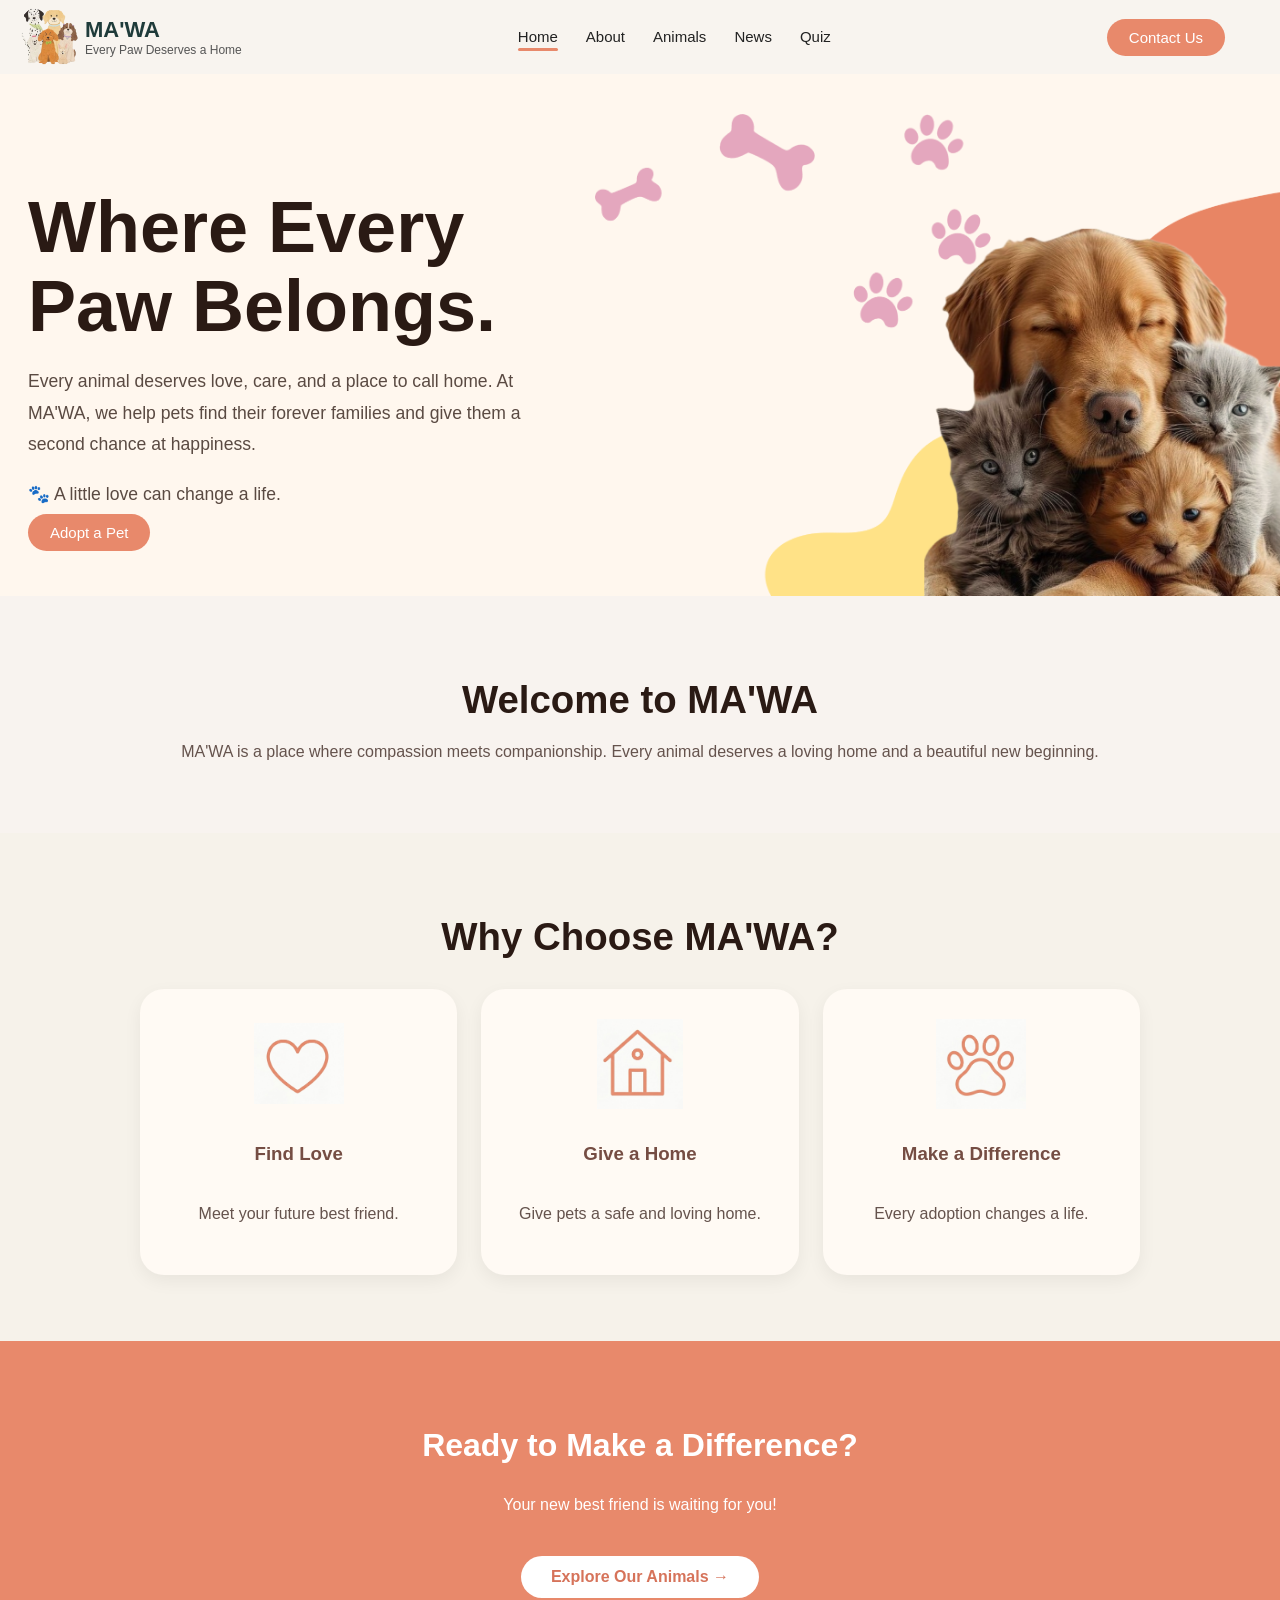
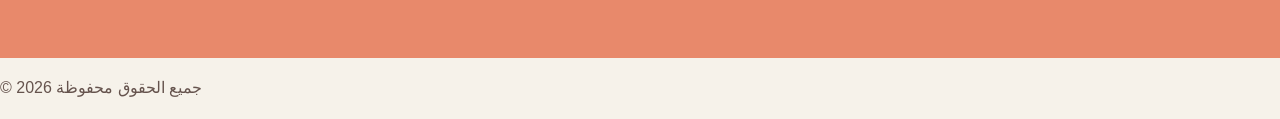
==== commit a643c842: "Update index.html" ====
--- a/index.html
+++ b/index.html
@@ -45,14 +45,10 @@
                them a second chance at happiness.</p>
             <p class="smal">🐾 A little love can change a life.</p>
             <a href="animals.html" class="header-btn">Adopt a Pet</a>
-            <div class="color-controls">
-    <button id="changeTextBtn" class="header-btn" type="button">🎨 غيّر ستايل العنوان</button>
-    <button id="changeBgBtn" class="header-btn" type="button">🌈 غيّر الخلفية</button>
-</div>
         </div>
 
         <div class="hero-visual">
-            
+
             <img src="hero.png" alt="A dog and two kittens resting together" class="hero-img">
         </div>
     </div>
@@ -97,35 +93,5 @@
     <p>&copy; 2026 جميع الحقوق محفوظة</p>
 </footer>
 
-    <script>
-    // العناصر
-    const title = document.querySelector('.hero-text h1');
-    const textBtn = document.getElementById('changeTextBtn');
-    const bgBtn = document.getElementById('changeBgBtn');
-
-    // ألوان العنوان
-    const textColors = ['#e67e22', '#e74c3c', '#8e44ad', '#16a085', '#2c3e50'];
-    // ألوان الخلفية
-    const bgColors = ['#fff8f0', '#eaf6ff', '#f3ffe9', '#fdeef4', '#f5f0ff'];
-
-    let textIndex = 0;
-    let bgIndex = 0;
-
-    // تغيير لون وستايل العنوان
-    textBtn.addEventListener('click', function () {
-        textIndex = (textIndex + 1) % textColors.length;
-        title.style.color = textColors[textIndex];
-        title.style.fontStyle = textIndex % 2 === 0 ? 'normal' : 'italic';
-        title.style.textShadow = '2px 2px 6px rgba(0,0,0,0.2)';
-        title.style.transition = 'all 0.4s ease';
-    });
-
-    // تغيير لون الخلفية
-    bgBtn.addEventListener('click', function () {
-        bgIndex = (bgIndex + 1) % bgColors.length;
-        document.body.style.backgroundColor = bgColors[bgIndex];
-        document.body.style.transition = 'background-color 0.5s ease';
-    });
-</script>
 </body>
 </html>
--- a/style.css
+++ b/style.css
@@ -405,6 +405,49 @@
  .home-page .hero-inner { grid-template-columns: 1fr; text-align: center; padding: 40px 20px 0; }
 .home-page .hero-visual { justify-content: center; }
 }
+
+/* ترتيب الأزرار */
+.color-controls {
+    display: flex;
+    gap: 10px;
+    margin-top: 15px;
+    flex-wrap: wrap;
+}
+
+/* انتقال سلس */
+.hero-text h1 {
+    transition: color 0.4s ease, text-shadow 0.4s ease;
+}
+
+body.home-page {
+    transition: background-color 0.5s ease;
+}
+
+/* ستايلات العنوان */
+.hero-text h1.title-style-1 {
+    color: #e67e22;
+    text-shadow: 2px 2px 6px rgba(0, 0, 0, 0.2);
+}
+.hero-text h1.title-style-2 {
+    color: #e74c3c;
+    font-style: italic;
+    text-shadow: 2px 2px 6px rgba(0, 0, 0, 0.2);
+}
+.hero-text h1.title-style-3 {
+    color: #8e44ad;
+    text-shadow: 2px 2px 6px rgba(0, 0, 0, 0.2);
+}
+.hero-text h1.title-style-4 {
+    color: #16a085;
+    font-style: italic;
+    text-shadow: 2px 2px 6px rgba(0, 0, 0, 0.2);
+}
+
+/* ألوان الخلفية */
+body.home-page.bg-1 { background-color: #eaf6ff; }
+body.home-page.bg-2 { background-color: #f3ffe9; }
+body.home-page.bg-3 { background-color: #fdeef4; }
+body.home-page.bg-4 { background-color: #f5f0ff; }
 /*االى هنا--------------------------------------------------------------------------------------------------------------------------*/
 /* ==========================================
    Global Base Styles & Typography (التنسيقات العامة والخطوط)
